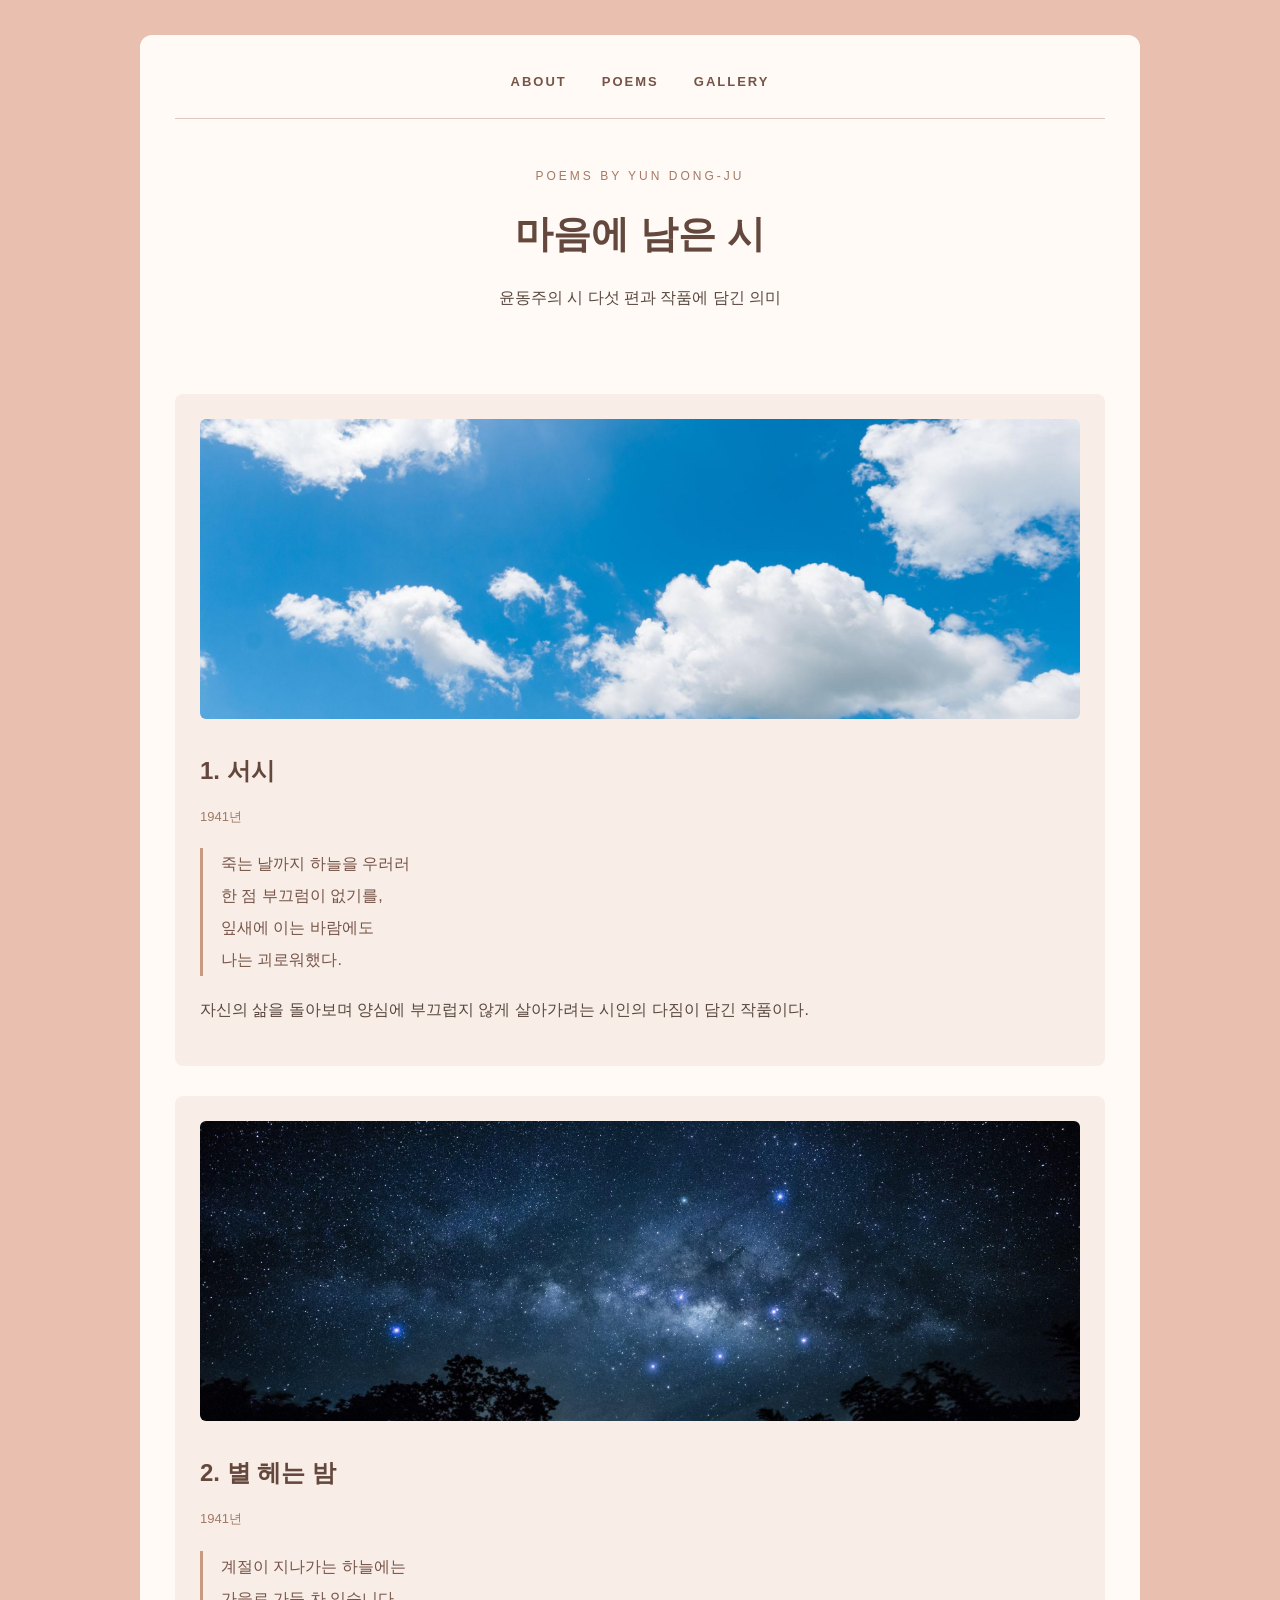
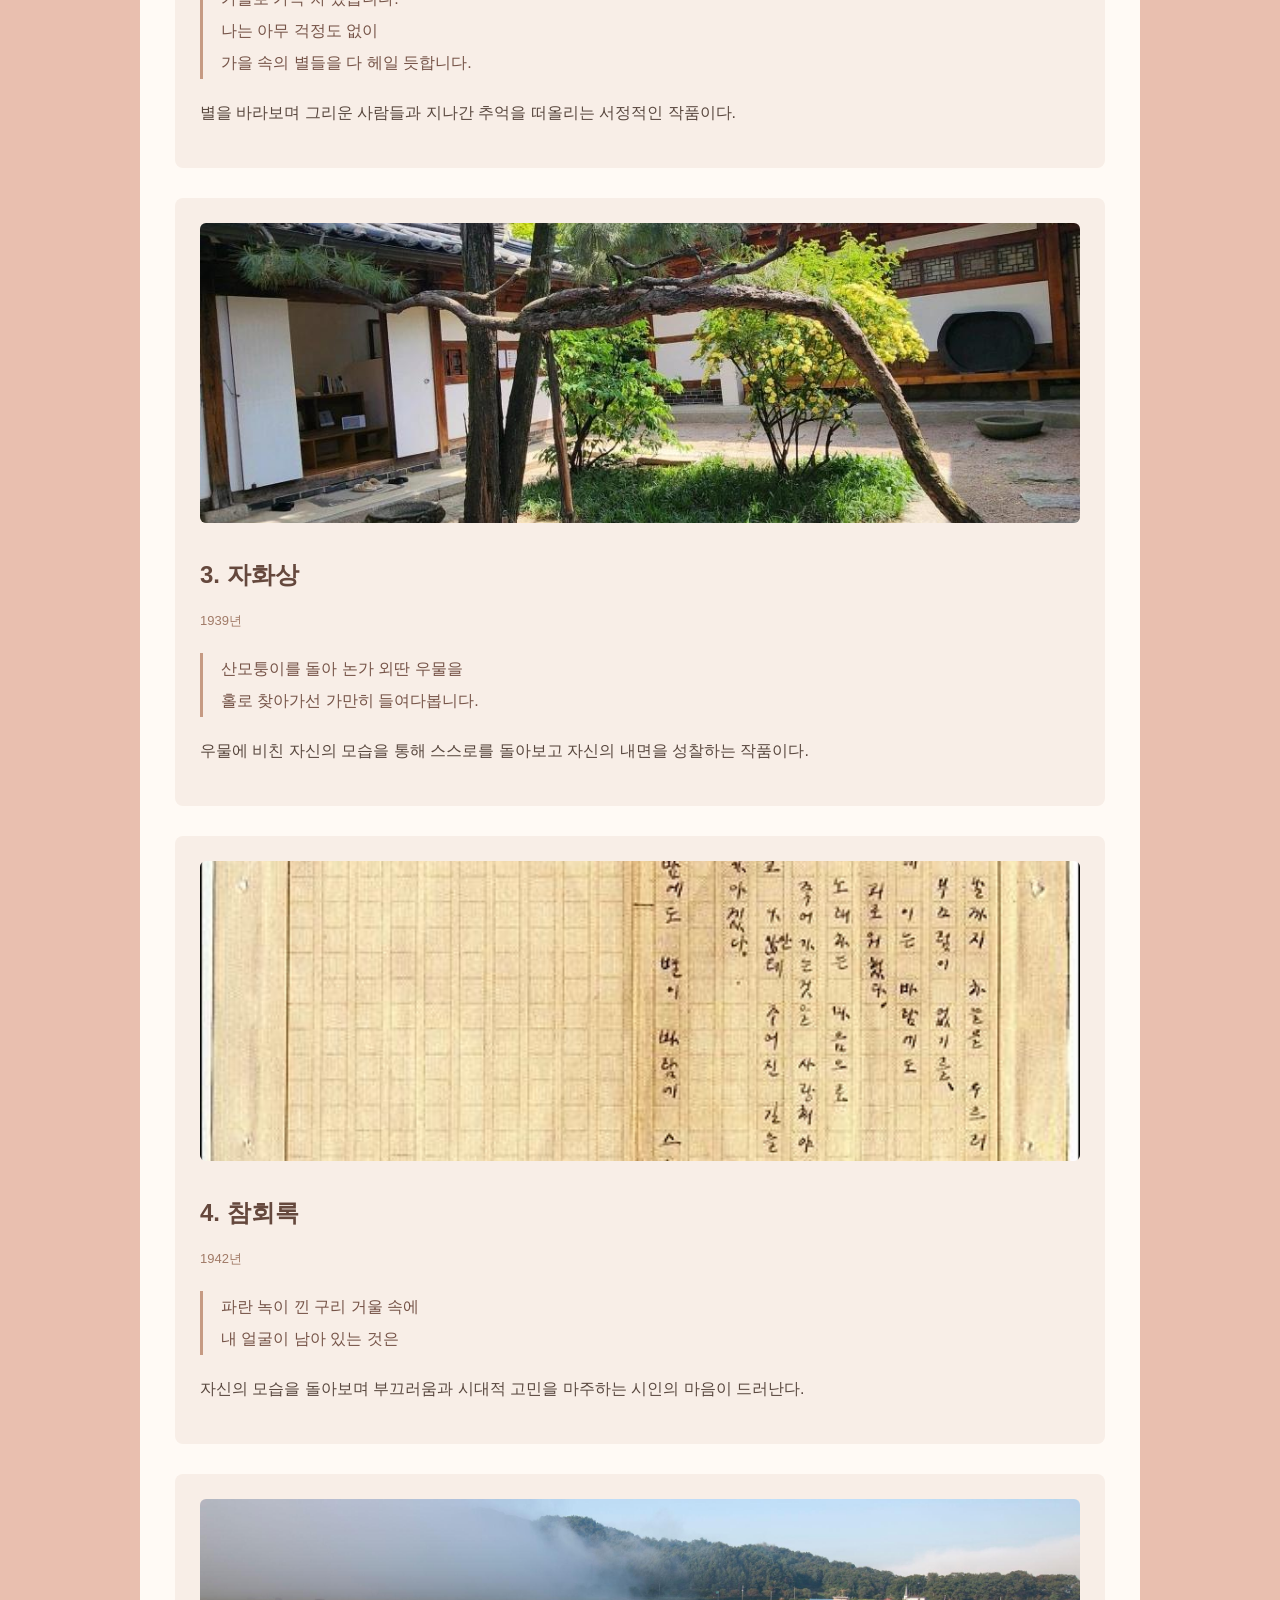
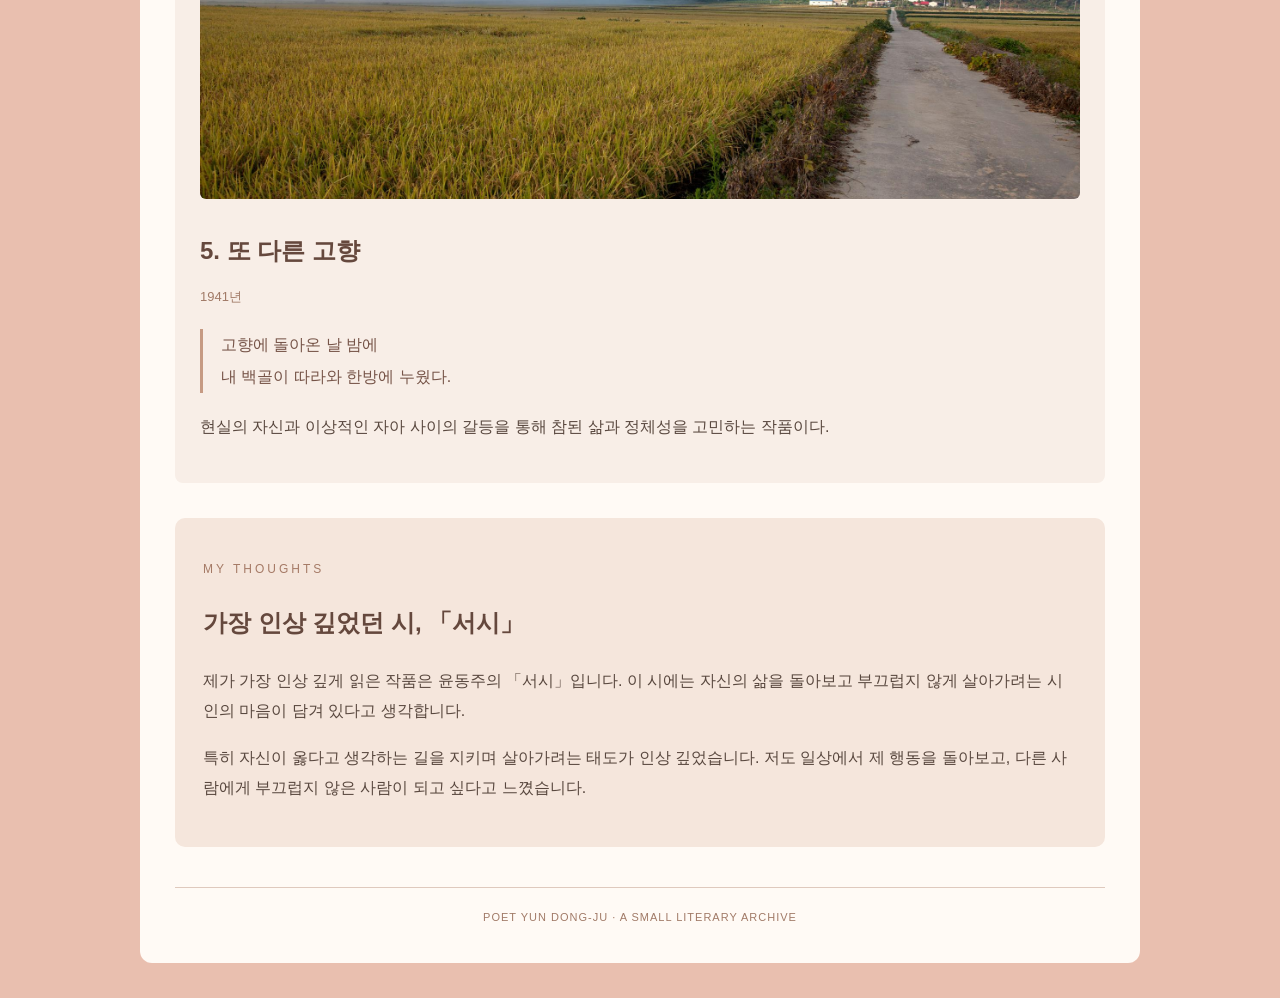
==== poem.html @ 8e78eeb9 "Add files via upload" ====
<!DOCTYPE html>
<html lang="ko">
<head>
    <meta charset="UTF-8">
    <meta name="viewport" content="width=device-width, initial-scale=1.0">
    <title>윤동주 | Poems</title>
    <link rel="stylesheet" href="style.css">
</head>
<body>
<div class="page-wrap">

    <div class="navigation">
        <a href="index.html">ABOUT</a>
        <a href="poem.html">POEMS</a>
        <a href="3.html">GALLERY</a>
    </div>

    <div class="page-heading">
        <p class="small-title">POEMS BY YUN DONG-JU</p>
        <h1>마음에 남은 시</h1>
        <p>윤동주의 시 다섯 편과 작품에 담긴 의미</p>
    </div>

    <div class="poem">
        <img src="images/sky.jpg" alt="맑은 하늘">
        <h2>1. 서시</h2>
        <p class="poem-year">1941년</p>
        <blockquote>
            죽는 날까지 하늘을 우러러<br>
            한 점 부끄럼이 없기를,<br>
            잎새에 이는 바람에도<br>
            나는 괴로워했다.
        </blockquote>
        <p>
            자신의 삶을 돌아보며 양심에 부끄럽지 않게 살아가려는
            시인의 다짐이 담긴 작품이다.
        </p>
    </div>

    <div class="poem">
        <img src="images/stars.jpg" alt="별이 빛나는 밤하늘">
        <h2>2. 별 헤는 밤</h2>
        <p class="poem-year">1941년</p>
        <blockquote>
            계절이 지나가는 하늘에는<br>
            가을로 가득 차 있습니다.<br>
            나는 아무 걱정도 없이<br>
            가을 속의 별들을 다 헤일 듯합니다.
        </blockquote>
        <p>
            별을 바라보며 그리운 사람들과 지나간 추억을 떠올리는
            서정적인 작품이다.
        </p>
    </div>

    <div class="poem">
        <img src="images/well.jpg" alt="오래된 돌우물">
        <h2>3. 자화상</h2>
        <p class="poem-year">1939년</p>
        <blockquote>
            산모퉁이를 돌아 논가 외딴 우물을<br>
            홀로 찾아가선 가만히 들여다봅니다.
        </blockquote>
        <p>
            우물에 비친 자신의 모습을 통해 스스로를 돌아보고
            자신의 내면을 성찰하는 작품이다.
        </p>
    </div>

    <div class="poem">
        <img src="images/manuscript.jpg" alt="오래된 시 원고">
        <h2>4. 참회록</h2>
        <p class="poem-year">1942년</p>
        <blockquote>
            파란 녹이 낀 구리 거울 속에<br>
            내 얼굴이 남아 있는 것은
        </blockquote>
        <p>
            자신의 모습을 돌아보며 부끄러움과 시대적 고민을
            마주하는 시인의 마음이 드러난다.
        </p>
    </div>

    <div class="poem">
        <img src="images/path.jpg" alt="안개가 낀 고요한 길">
        <h2>5. 또 다른 고향</h2>
        <p class="poem-year">1941년</p>
        <blockquote>
            고향에 돌아온 날 밤에<br>
            내 백골이 따라와 한방에 누웠다.
        </blockquote>
        <p>
            현실의 자신과 이상적인 자아 사이의 갈등을 통해
            참된 삶과 정체성을 고민하는 작품이다.
        </p>
    </div>

    <div class="reflection">
        <p class="small-title">MY THOUGHTS</p>
        <h2>가장 인상 깊었던 시, 「서시」</h2>
        <p>
            제가 가장 인상 깊게 읽은 작품은 윤동주의 「서시」입니다.
            이 시에는 자신의 삶을 돌아보고 부끄럽지 않게 살아가려는
            시인의 마음이 담겨 있다고 생각합니다.
        </p>
        <p>
            특히 자신이 옳다고 생각하는 길을 지키며 살아가려는 태도가
            인상 깊었습니다. 저도 일상에서 제 행동을 돌아보고,
            다른 사람에게 부끄럽지 않은 사람이 되고 싶다고 느꼈습니다.
        </p>
    </div>

    <div class="copyright">
        POET YUN DONG-JU · A SMALL LITERARY ARCHIVE
    </div>

</div>
</body>
</html>
---- style.css ----
* {
    box-sizing: border-box;
}

body {
    margin: 0;
    background-color: #e9bfaf;
    color: #59483f;
    font-family: "Malgun Gothic", sans-serif;
    line-height: 1.8;
}

.page-wrap {
    width: 90%;
    max-width: 1000px;
    margin: 35px auto;
    padding: 35px;
    background-color: #fffaf5;
    border-radius: 12px;
}

.navigation {
    display: flex;
    justify-content: center;
    flex-wrap: wrap;
    gap: 35px;
    padding-bottom: 25px;
    border-bottom: 1px solid #dfc9bd;
}

.navigation a {
    color: #765448;
    text-decoration: none;
    font-size: 13px;
    letter-spacing: 2px;
    font-weight: bold;
}

.navigation a:hover {
    color: #b17b64;
}

.hero,
.page-heading {
    text-align: center;
    padding: 35px 0;
}

.hero h1,
.page-heading h1 {
    color: #65483d;
    font-size: 38px;
    margin: 5px 0;
}

.hero img {
    width: 220px;
    max-width: 100%;
    margin-top: 20px;
    border-radius: 8px;
}

.small-title {
    color: #a57a66;
    font-size: 12px;
    letter-spacing: 3px;
}

.contents {
    margin: 30px 0;
    padding: 25px;
    background-color: #f8eee7;
    border-radius: 8px;
}

.contents h2,
.timeline h2,
.reflection h2,
.image-sources h2 {
    color: #65483d;
}

.contents p,
.timeline-item p,
.reflection p {
    line-height: 1.9;
}

.contents a {
    color: #946650;
    font-weight: bold;
    text-decoration: none;
}

.timeline,
.reflection,
.image-sources {
    margin: 35px 0;
    padding: 28px;
    background-color: #f5e6dc;
    border-radius: 10px;
}

.timeline-item {
    display: flex;
    gap: 22px;
    padding: 18px 0;
    border-bottom: 1px solid #d9bcae;
}

.timeline-item:last-child {
    border-bottom: none;
}

.timeline-year {
    min-width: 55px;
    font-weight: bold;
    color: #9b6652;
}

.timeline-item h3 {
    margin: 0 0 8px;
    color: #65483d;
}

.section-description {
    color: #80695e;
    margin-bottom: 25px;
}

.poem {
    margin: 30px 0;
    padding: 25px;
    background-color: #f8eee7;
    border-radius: 8px;
}

.poem img {
    width: 100%;
    max-height: 300px;
    object-fit: cover;
    border-radius: 6px;
}

.poem h2 {
    color: #65483d;
    margin-bottom: 0;
}

.poem-year {
    color: #a17a67;
    font-size: 13px;
}

.poem blockquote {
    margin: 20px 0;
    padding-left: 18px;
    border-left: 3px solid #c69a83;
    color: #765448;
    line-height: 2;
}

.reflection {
    line-height: 1.9;
}

.gallery {
    display: grid;
    grid-template-columns: repeat(2, minmax(0, 1fr));
    gap: 25px;
    margin: 25px 0;
}

.gallery-item {
    margin: 0;
    padding: 12px;
    background-color: #f8eee7;
    border-radius: 8px;
    text-align: center;
}

.gallery-item img {
    width: 100%;
    height: 230px;
    object-fit: cover;
    border-radius: 5px;
}

.gallery-item p {
    margin: 10px 0 3px;
    color: #765448;
}

.image-sources {
    font-size: 14px;
}

.copyright {
    margin-top: 40px;
    padding-top: 20px;
    border-top: 1px solid #dfc9bd;
    text-align: center;
    color: #a17a67;
    font-size: 11px;
    letter-spacing: 1px;
}

@media (max-width: 600px) {
    .page-wrap {
        width: 94%;
        margin: 15px auto;
        padding: 18px;
    }

    .navigation {
        gap: 18px;
    }

    .hero h1,
    .page-heading h1 {
        font-size: 30px;
    }

    .timeline,
    .reflection,
    .image-sources,
    .contents,
    .poem {
        padding: 18px;
    }

    .timeline-item {
        gap: 12px;
    }

    .gallery {
        grid-template-columns: 1fr;
    }

    .gallery-item img {
        height: 250px;
    }
}
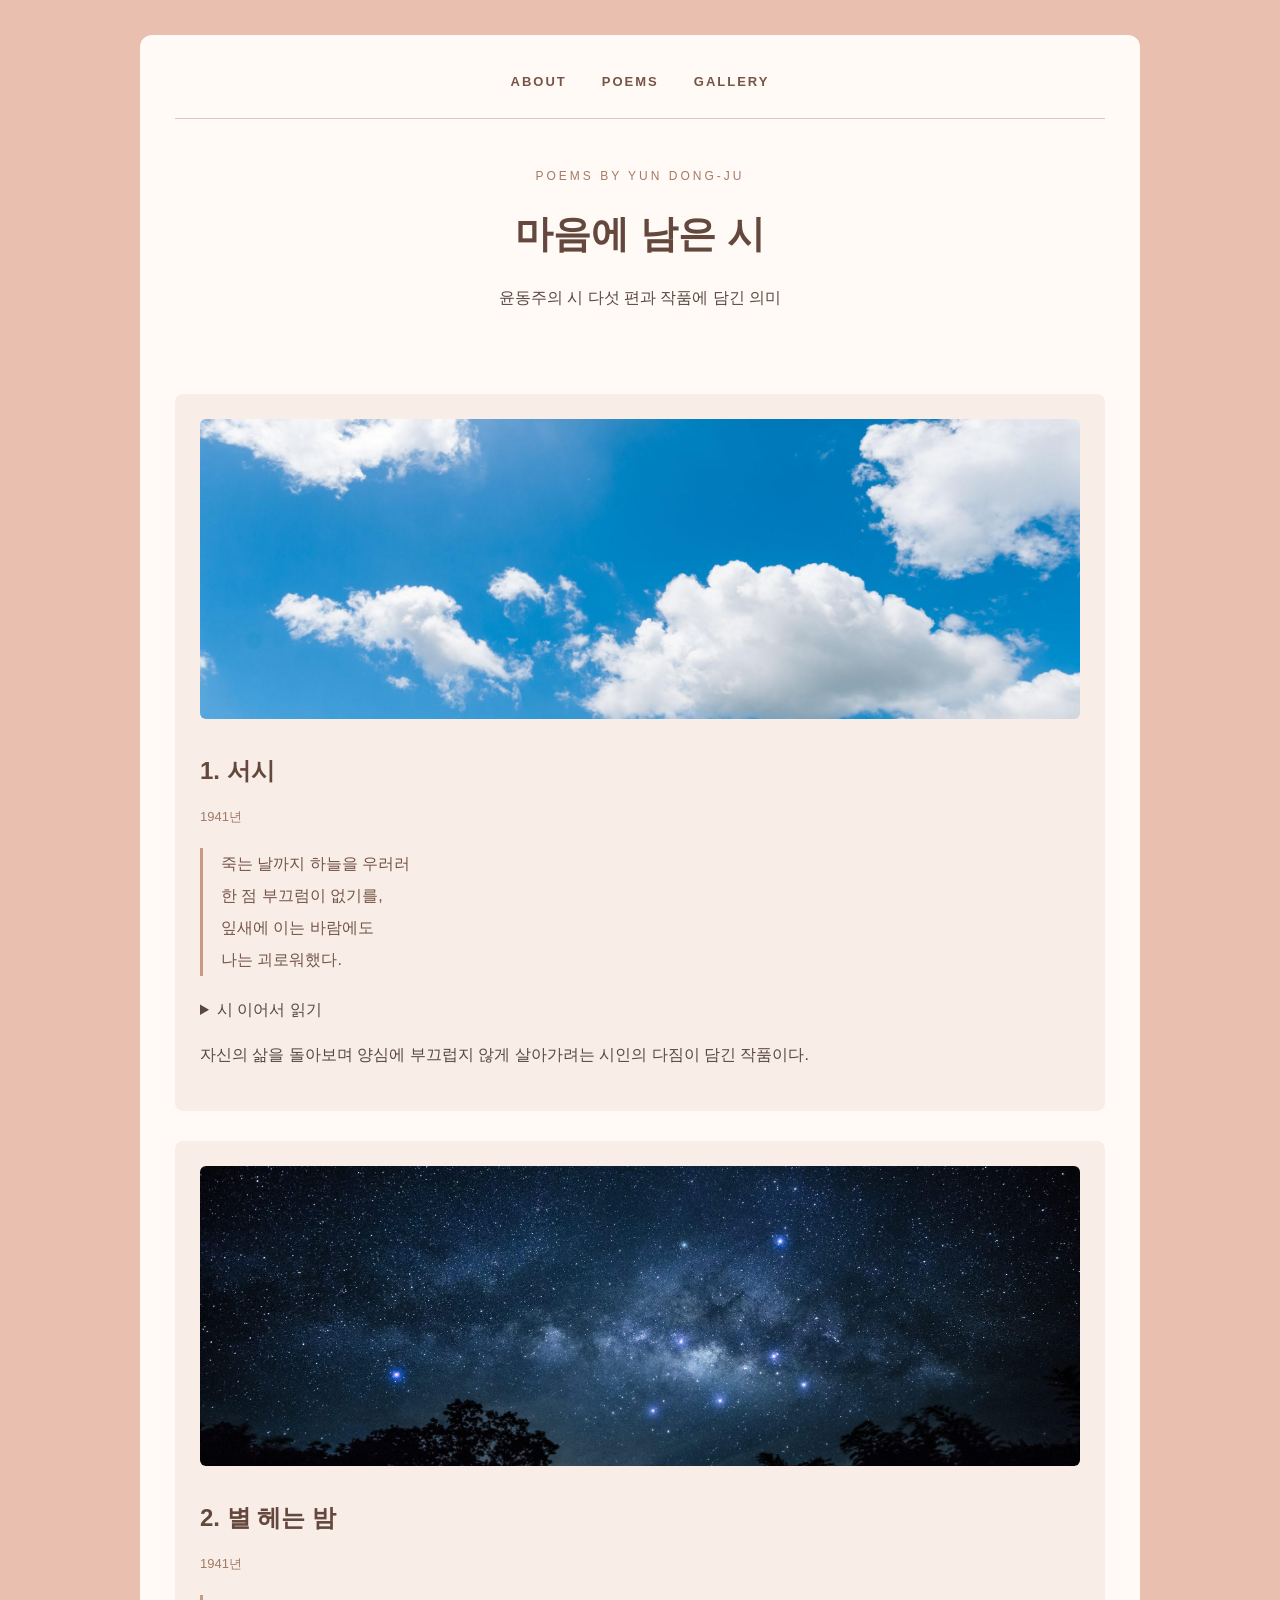
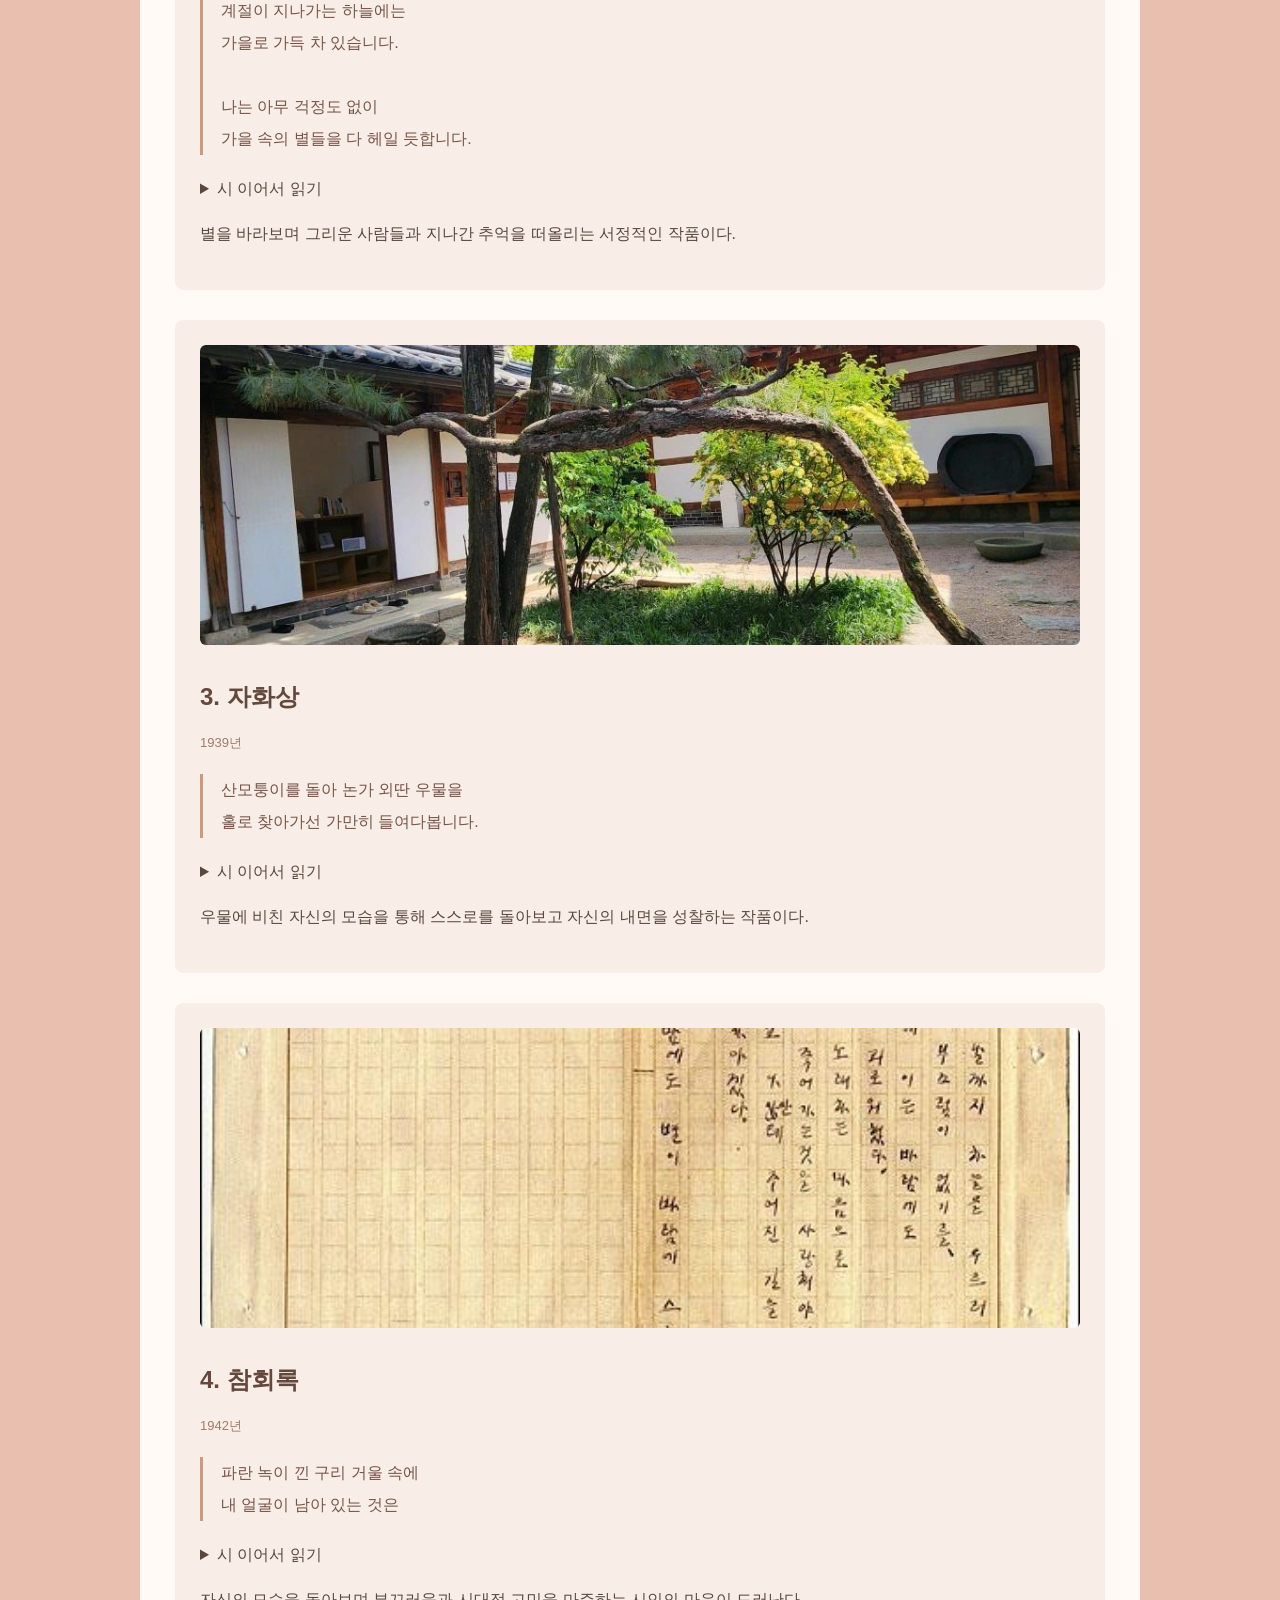
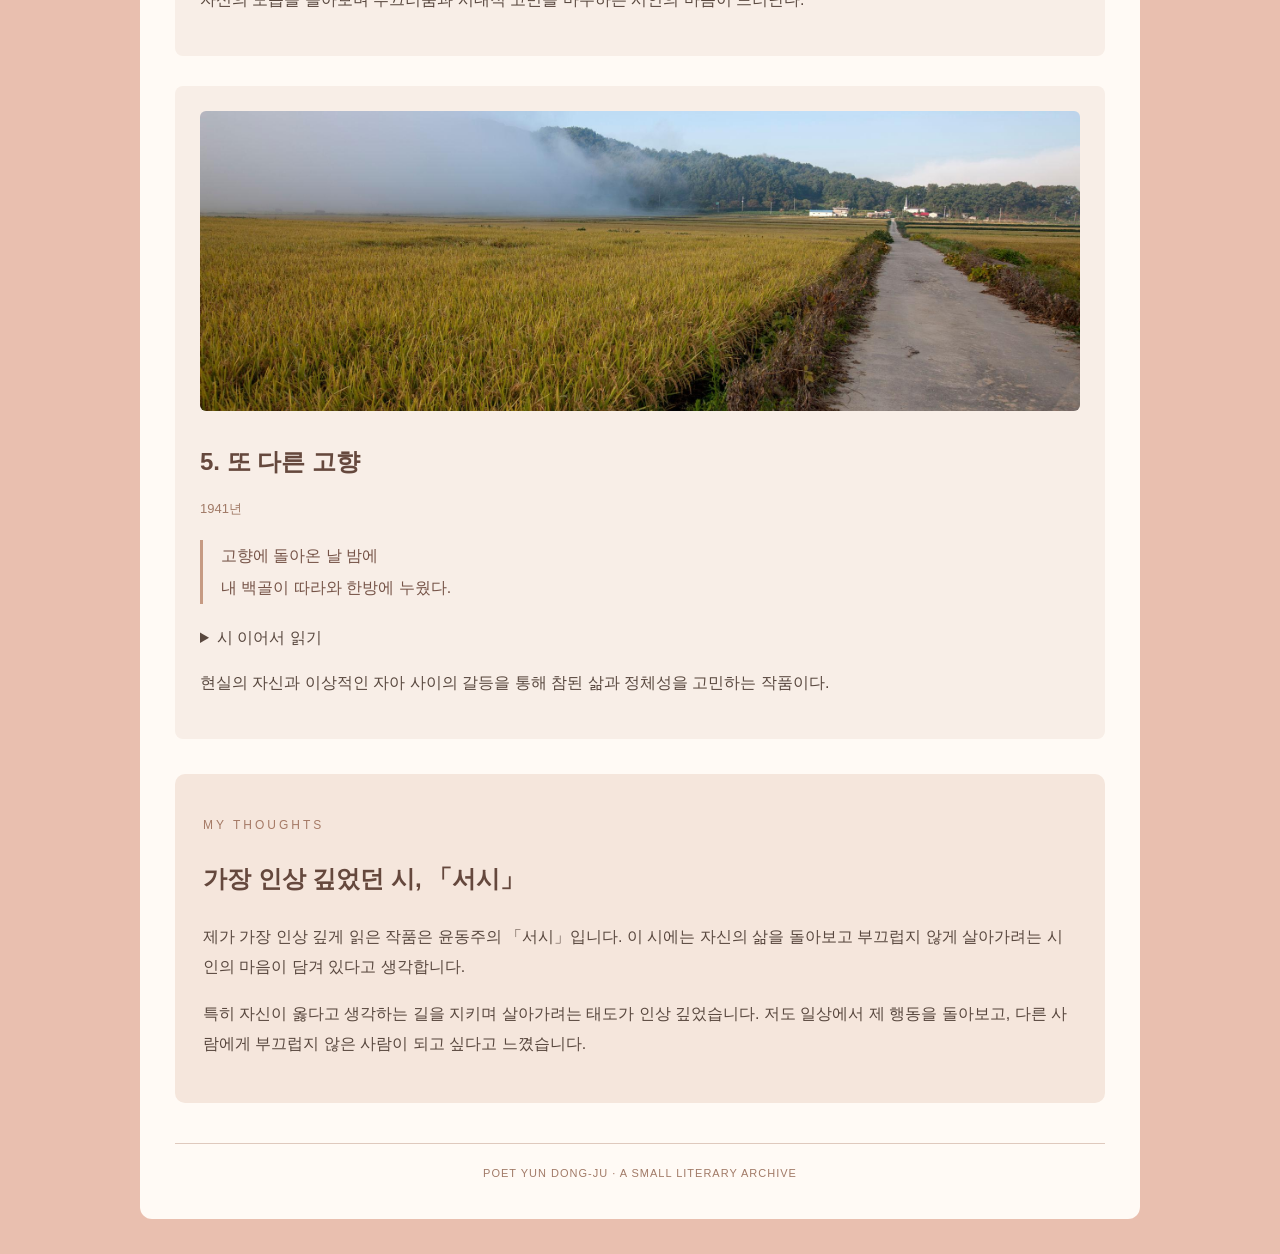
==== commit 64cfcb43: "Update poem.html" ====
--- a/poem.html
+++ b/poem.html
@@ -25,12 +25,25 @@
         <img src="images/sky.jpg" alt="맑은 하늘">
         <h2>1. 서시</h2>
         <p class="poem-year">1941년</p>
+
         <blockquote>
             죽는 날까지 하늘을 우러러<br>
             한 점 부끄럼이 없기를,<br>
             잎새에 이는 바람에도<br>
             나는 괴로워했다.
         </blockquote>
+
+        <details class="full-poem">
+            <summary>시 이어서 읽기</summary>
+            <blockquote>
+별을 노래하는 마음으로<br>
+모든 죽어가는 것을 사랑해야지<br>
+그리고 나한테 주어진 길을<br>
+걸어가야겠다.<br><br>
+오늘 밤에도 별이 바람에 스치운다.
+            </blockquote>
+        </details>
+
         <p>
             자신의 삶을 돌아보며 양심에 부끄럽지 않게 살아가려는
             시인의 다짐이 담긴 작품이다.
@@ -41,12 +54,57 @@
         <img src="images/stars.jpg" alt="별이 빛나는 밤하늘">
         <h2>2. 별 헤는 밤</h2>
         <p class="poem-year">1941년</p>
+
         <blockquote>
             계절이 지나가는 하늘에는<br>
-            가을로 가득 차 있습니다.<br>
+            가을로 가득 차 있습니다.<br><br>
             나는 아무 걱정도 없이<br>
             가을 속의 별들을 다 헤일 듯합니다.
         </blockquote>
+
+        <details class="full-poem">
+            <summary>시 이어서 읽기</summary>
+            <blockquote>
+가슴 속에 하나 둘 새겨지는 별을<br>
+이제 다 못 헤는 것은<br>
+쉬이 아침이 오는 까닭이요,<br>
+내일 밤이 남은 까닭이요,<br>
+아직 나의 청춘이 다하지 않은 까닭입니다.<br><br>
+
+별 하나에 추억과<br>
+별 하나에 사랑과<br>
+별 하나에 쓸쓸함과<br>
+별 하나에 동경과<br>
+별 하나에 시와<br>
+별 하나에 어머니, 어머니.<br><br>
+
+어머님, 나는 별 하나에 아름다운 말 한마디씩 불러 봅니다.<br>
+소학교(小學校) 때 책상을 같이 했던 아이들의 이름과 패(佩), 경(鏡), 옥(玉)
+이런 이국 소녀(異國少女)들의 이름과, 벌써 애기 어머니 된 계집애들의 이름과,
+가난한 이웃사람들의 이름과, 비둘기 강아지, 토끼, 노새, 노루, 프란시스 잼,
+라이너 마리아 릴케, 이런 시인들의 이름을 불러 봅니다.
+
+이네들은 너무나 멀리 있습니다.<br>
+별이 아스라이 멀 듯이<br><br>
+
+어머님,<br>
+그리고 당신은 멀리 북간도(北間島)에 계십니다.<br><br>
+
+나는 무엇인지 그리워<br>
+이 많은 별빛이 내린 언덕 위에<br>
+내 이름자를 써 보고<br>
+흙으로 덮어 버리었습니다.<br><br>
+
+따는 밤을 새워 우는 벌레는<br>
+부끄러운 이름을 슬퍼하는 까닭입니다.<br><br>
+
+그러나 겨울이 지나고 나의 별에도 봄이 오면<br>
+무덤 위에 파란 잔디가 피어나듯이<br>
+내 이름자 묻힌 언덕 위에도<br>
+자랑처럼 풀이 무성할 거외다
+            </blockquote>
+        </details>
+
         <p>
             별을 바라보며 그리운 사람들과 지나간 추억을 떠올리는
             서정적인 작품이다.
@@ -57,10 +115,30 @@
         <img src="images/well.jpg" alt="오래된 돌우물">
         <h2>3. 자화상</h2>
         <p class="poem-year">1939년</p>
+
         <blockquote>
             산모퉁이를 돌아 논가 외딴 우물을<br>
             홀로 찾아가선 가만히 들여다봅니다.
         </blockquote>
+
+        <details class="full-poem">
+            <summary>시 이어서 읽기</summary>
+            <blockquote>
+우물 속에는 달이 밝고 구름이 흐르고<br>
+하늘이 펼치고 파아란 바람이 불고 가을이 있습니다.<br><br>
+
+그리고 한 사나이가 있습니다.<br>
+어쩐지 그 사나이가 미워져 돌아갑니다.<br><br>
+
+돌아가다 생각하니 그 사나이가 가엾어집니다. 도로 가 들여다보니 사나이는 그대로 있습니다.<br><br>
+
+다시 그 사나이가 미워져 돌아갑니다.<br>
+돌아가다 생각하니 그 사나이가 그리워집니다.<br><br>
+
+우물 속에는 달이 밝고 구름이 흐르고 하늘이 펼치고 파아란 바람이 불고 가을이 있고 추억처럼 사나이가 있습니다.
+            </blockquote>
+        </details>
+
         <p>
             우물에 비친 자신의 모습을 통해 스스로를 돌아보고
             자신의 내면을 성찰하는 작품이다.
@@ -71,10 +149,36 @@
         <img src="images/manuscript.jpg" alt="오래된 시 원고">
         <h2>4. 참회록</h2>
         <p class="poem-year">1942년</p>
+
         <blockquote>
             파란 녹이 낀 구리 거울 속에<br>
             내 얼굴이 남아 있는 것은
         </blockquote>
+
+        <details class="full-poem">
+            <summary>시 이어서 읽기</summary>
+            <blockquote>
+어느 왕조의 유물이기에<br>
+이다지도 욕될까.<br><br>
+
+나는 나의 참회의 글을 한 줄에 줄이자.<br>
+― 만 이십사 년 일 개월을<br>
+무슨 기쁨을 바라 살아왔던가.<br><br>
+
+내일이나 모레나 그 어느 즐거운 날에<br>
+나는 또 한 줄의 참회록을 써야 한다.<br>
+― 그때 그 젊은 나이에<br>
+왜 그런 부끄런 고백을 했던가.<br><br>
+
+밤이면 밤마다 나의 거울을<br>
+손바닥으로 발바닥으로 닦아 보자.<br><br>
+
+그러면 어느 운석 밑으로 홀로 걸어가는<br>
+슬픈 사람의 뒷모양이<br>
+거울 속에 나타나 온다.
+            </blockquote>
+        </details>
+
         <p>
             자신의 모습을 돌아보며 부끄러움과 시대적 고민을
             마주하는 시인의 마음이 드러난다.
@@ -85,10 +189,33 @@
         <img src="images/path.jpg" alt="안개가 낀 고요한 길">
         <h2>5. 또 다른 고향</h2>
         <p class="poem-year">1941년</p>
+
         <blockquote>
             고향에 돌아온 날 밤에<br>
             내 백골이 따라와 한방에 누웠다.
         </blockquote>
+
+        <details class="full-poem">
+            <summary>시 이어서 읽기</summary>
+            <blockquote>
+어둔 방은 우주로 통하고<br>
+하늘에선가 소리처럼 바람이 불어 온다.<br><br>
+어둠 속에 곱게 풍화작용하는<br>
+백골을 들여다보며<br>
+눈물 짓는 것이 내가 우는 것이냐?<br>
+백골이 우는 것이냐?<br>
+아름다운 혼(魂)이 우는 것이냐?<br><br>
+지조 높은 개는<br>
+밤을 새워 어둠을 짖는다.<br>
+어둠을 짖는 개는<br>
+나를 쫓는 것일 게다.<br><br>
+가자 가자.<br>
+쫓기우는 사람처럼 가자.<br>
+백골 몰래<br>
+아름다운 또 다른 고향에 가자.
+            </blockquote>
+        </details>
+
         <p>
             현실의 자신과 이상적인 자아 사이의 갈등을 통해
             참된 삶과 정체성을 고민하는 작품이다.
